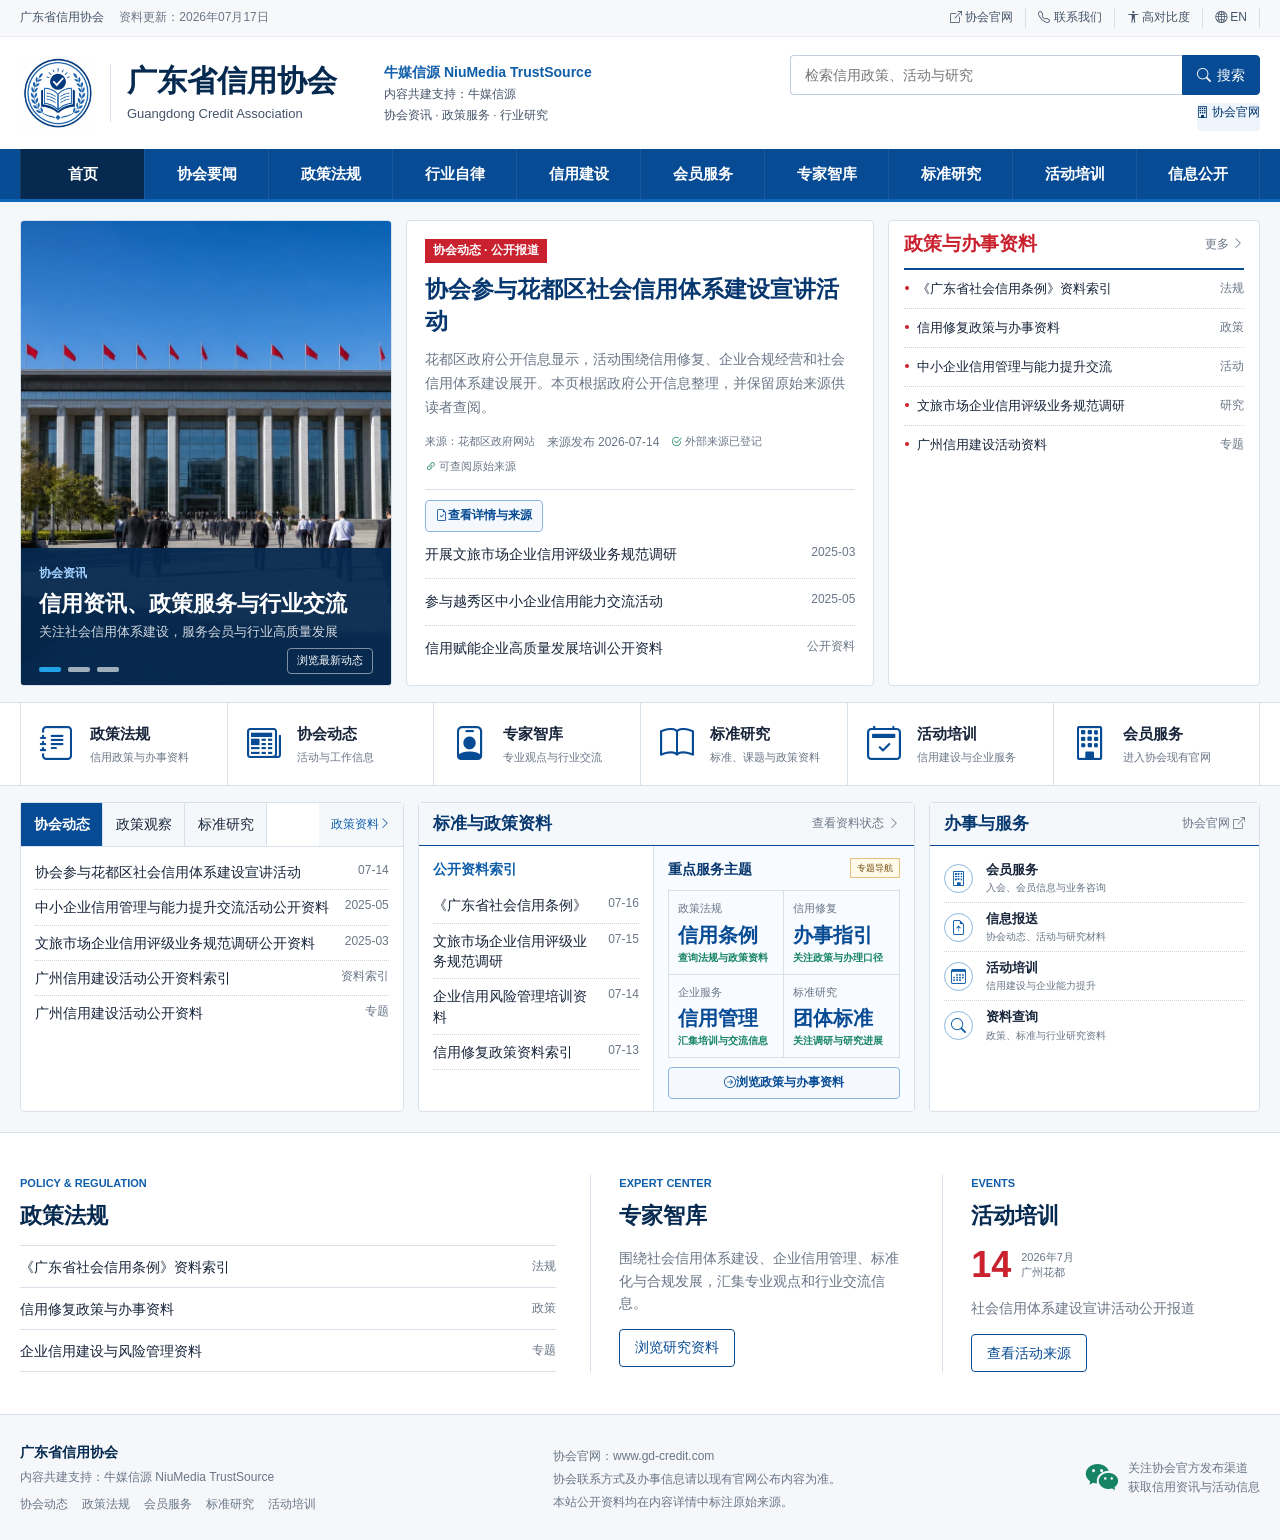
==== index.html @ 200ad429 "Deploy Guangdong Credit Association portal" ====
<!doctype html>
<html lang="zh-CN" data-site-mode="preview">
<head>
  <meta charset="utf-8">
  <meta name="viewport" content="width=device-width, initial-scale=1">
  <title>广东省信用协会 | 信用资讯、政策服务与行业交流</title>
  <meta name="description" content="广东省信用协会资讯门户，汇集协会动态、政策法规、信用建设、行业自律、标准研究、活动培训与会员服务信息。">
  <meta name="keywords" content="广东省信用协会,信用广东,社会信用体系,信用修复,信用资讯,会员服务,团体标准,牛媒信源">
  <meta name="robots" content="noindex,nofollow,noarchive">
  <link rel="manifest" href="site.webmanifest">
  <link rel="stylesheet" href="assets/icons/bootstrap-icons.min.css">
  <link rel="stylesheet" href="styles.css?v=2026071705">
  <meta name="theme-color" content="#073b78">
  <meta property="og:type" content="website">
  <meta property="og:locale" content="zh_CN">
  <meta property="og:title" content="广东省信用协会">
  <meta property="og:description" content="汇集广东信用领域协会动态、政策法规、标准研究、活动培训与会员服务信息。">
  <meta property="og:image" content="assets/association-feature-building.webp">
  <script type="application/ld+json">
  {
    "@context": "https://schema.org",
    "@graph": [
      {
        "@type": "Organization",
        "@id": "#guangdong-credit-association-project",
        "name": "广东省信用协会",
        "url": "https://www.gd-credit.com/",
        "description": "广东省信用协会"
      },
      {
        "@type": "WebSite",
        "@id": "#trusted-news-center-project",
        "name": "广东省信用协会",
        "inLanguage": "zh-CN",
        "creativeWorkStatus": "Draft",
        "isAccessibleForFree": true,
        "publisher": { "@id": "#guangdong-credit-association-project" }
      },
      {
        "@type": "CollectionPage",
        "@id": "#home-draft",
        "name": "广东省信用协会首页",
        "isPartOf": { "@id": "#trusted-news-center-project" },
        "about": ["信用建设", "政策法规", "信用修复", "行业自律", "会员服务", "专家智库", "标准研究"],
        "creativeWorkStatus": "Draft",
        "dateModified": "2026-07-17"
      }
    ]
  }
  </script>
</head>
<body>
  <a class="skip-link" href="#main-content">跳到主要内容</a>

  <header class="site-header" id="top">
    <div class="utility-bar">
      <div class="container utility-inner">
        <p>广东省信用协会 <time datetime="2026-07-17">资料更新：2026年07月17日</time></p>
        <nav aria-label="辅助导航">
          <a href="https://www.gd-credit.com/" target="_blank" rel="noopener"><i class="bi bi-box-arrow-up-right" aria-hidden="true"></i> 协会官网</a>
          <a href="#footer"><i class="bi bi-telephone" aria-hidden="true"></i> 联系我们</a>
          <button type="button" id="contrastToggle" aria-pressed="false"><i class="bi bi-universal-access" aria-hidden="true"></i> 高对比度</button>
          <button type="button" data-service="英文版"><i class="bi bi-globe2" aria-hidden="true"></i> EN</button>
        </nav>
      </div>
    </div>

    <div class="container brand-row">
      <a class="brand" href="#top" aria-label="广东省信用协会可信资讯中心首页">
        <img src="assets/association-trust-emblem.webp" alt="广东省信用协会" width="76" height="76">
        <span class="brand-copy">
          <strong>广东省信用协会</strong>
          <small>Guangdong Credit Association</small>
        </span>
      </a>

      <div class="co-build">
        <strong>牛媒信源 NiuMedia TrustSource</strong>
        <span>内容共建支持：牛媒信源</span>
        <span>协会资讯 · 政策服务 · 行业研究</span>
      </div>

      <div class="header-actions">
        <form class="global-search" id="globalSearch" role="search">
          <label class="sr-only" for="globalSearchInput">站内搜索</label>
          <input id="globalSearchInput" type="search" placeholder="检索信用政策、活动与研究" autocomplete="off">
          <button type="submit"><i class="bi bi-search" aria-hidden="true"></i><span>搜索</span></button>
        </form>
        <div class="account-links">
          <a class="member-button" href="https://www.gd-credit.com/" target="_blank" rel="noopener"><i class="bi bi-building" aria-hidden="true"></i> 协会官网</a>
        </div>
      </div>

      <button class="menu-button" type="button" aria-expanded="false" aria-controls="primaryNav">
        <i class="bi bi-list" aria-hidden="true"></i><span class="sr-only">打开导航</span>
      </button>
    </div>

    <nav class="primary-nav" id="primaryNav" aria-label="主导航">
      <div class="container nav-list">
        <a class="active" href="#main-content">首页</a>
        <a href="#association-news">协会要闻</a>
        <a href="#notices">政策法规</a>
        <a href="#rules">行业自律</a>
        <a href="#data-center">信用建设</a>
        <a href="#member-services">会员服务</a>
        <a href="#expert-center">专家智库</a>
        <a href="#research">标准研究</a>
        <a href="#events">活动培训</a>
        <a href="#trust-standard">信息公开</a>
      </div>
    </nav></header>

  <main id="main-content">
    <section class="portal-section" aria-label="信用资讯与政策索引">
      <div class="container portal-grid">
        <article class="feature-story searchable" data-search="广东省信用协会 信用资讯 政策服务 行业交流 会员服务">
          <img src="assets/association-feature-building.webp" alt="广东省信用协会资讯门户主题图" width="1440" height="960" decoding="async">
          <div class="feature-caption" aria-live="polite">
            <span>协会资讯</span>
            <h1 id="featureTitle">信用资讯、政策服务与行业交流</h1>
            <p id="featureSummary">关注社会信用体系建设，服务会员与行业高质量发展</p>
            <a class="caption-record-button" href="#association-news">浏览最新动态</a>
          </div>
          <div class="feature-dots" role="group" aria-label="切换焦点资讯">
            <button class="active" type="button" data-slide="0" aria-label="第1条焦点资讯" aria-pressed="true"></button>
            <button type="button" data-slide="1" aria-label="第2条焦点资讯" aria-pressed="false"></button>
            <button type="button" data-slide="2" aria-label="第3条焦点资讯" aria-pressed="false"></button>
          </div>
        </article>

        <section class="lead-news" id="association-news" aria-labelledby="leadNewsTitle">
          <article class="lead-item searchable" data-search="花都 社会信用体系 信用修复 宣讲 广东省信用协会 公开资料">
            <span class="official-label">协会动态 · 公开报道</span>
            <h2 id="leadNewsTitle">协会参与花都区社会信用体系建设宣讲活动</h2>
            <p>花都区政府公开信息显示，活动围绕信用修复、企业合规经营和社会信用体系建设展开。本页根据政府公开信息整理，并保留原始来源供读者查阅。</p>
            <div class="trust-meta">
              <span>来源：花都区政府网站</span>
              <time datetime="2026-07-14">来源发布 2026-07-14</time>
              <span><i class="bi bi-check2-circle" aria-hidden="true"></i> 外部来源已登记</span>
              <span><i class="bi bi-link-45deg" aria-hidden="true"></i> 可查阅原始来源</span>
            </div>
            <button class="record-button" type="button" data-record="huadu-credit-event"><i class="bi bi-file-earmark-check" aria-hidden="true"></i> 查看详情与来源</button>
          </article>
          <ul class="headline-list">
            <li class="searchable" data-search="文化旅游 市场 企业信用 评级 业务规范 团体标准"><button type="button" data-record="culture-tourism-standard">开展文旅市场企业信用评级业务规范调研</button><time datetime="2025-03-21">2025-03</time></li>
            <li class="searchable" data-search="越秀 中小企业 信用管理 信用修复"><button type="button" data-record="yuexiu-credit-exchange">参与越秀区中小企业信用能力交流活动</button><time datetime="2025-05-27">2025-05</time></li>
            <li class="searchable" data-search="白云 企业信用 风险管理 培训"><button type="button" data-record="baiyun-credit-training">信用赋能企业高质量发展培训公开资料</button><time>公开资料</time></li>
          </ul>
        </section>

        <section class="notice-panel" id="notices" aria-labelledby="noticeTitle">
          <div class="panel-heading">
            <h2 id="noticeTitle">政策与办事资料</h2>
            <a href="#research">更多 <i class="bi bi-chevron-right" aria-hidden="true"></i></a>
          </div>
          <ul>
            <li class="searchable" data-search="广东省社会信用条例 法规"><button type="button" data-record="gd-credit-regulation">《广东省社会信用条例》资料索引</button><time datetime="2021-06-01">法规</time></li>
            <li class="searchable" data-search="信用修复 管理办法 政策"><button type="button" data-record="credit-repair-policy">信用修复政策与办事资料</button><time>政策</time></li>
            <li class="searchable" data-search="越秀 中小企业 信用管理"><button type="button" data-record="yuexiu-credit-exchange">中小企业信用管理与能力提升交流</button><time datetime="2025-05-27">活动</time></li>
            <li class="searchable" data-search="文旅 企业信用 评级 标准"><button type="button" data-record="culture-tourism-standard">文旅市场企业信用评级业务规范调研</button><time datetime="2025-03-21">研究</time></li>
            <li class="searchable" data-search="广州 企业信用 风险管理"><button type="button" data-record="guangzhou-credit-event">广州信用建设活动资料</button><time>专题</time></li>
          </ul>
        </section>
      </div>
    </section>

    <section class="quick-service-section" id="member-services" aria-label="常用服务">
      <div class="container quick-services">
        <a href="#notices"><i class="bi bi-journal-text" aria-hidden="true"></i><span><strong>政策法规</strong><small>信用政策与办事资料</small></span></a>
        <a href="#association-news"><i class="bi bi-newspaper" aria-hidden="true"></i><span><strong>协会动态</strong><small>活动与工作信息</small></span></a>
        <a href="#expert-center"><i class="bi bi-person-badge" aria-hidden="true"></i><span><strong>专家智库</strong><small>专业观点与行业交流</small></span></a>
        <a href="#research"><i class="bi bi-book" aria-hidden="true"></i><span><strong>标准研究</strong><small>标准、课题与政策资料</small></span></a>
        <a href="#events"><i class="bi bi-calendar2-check" aria-hidden="true"></i><span><strong>活动培训</strong><small>信用建设与企业服务</small></span></a>
        <a href="https://www.gd-credit.com/" target="_blank" rel="noopener"><i class="bi bi-building" aria-hidden="true"></i><span><strong>会员服务</strong><small>进入协会现有官网</small></span></a>
      </div>
    </section>

    <section class="information-section" id="latest-news">
      <div class="container information-grid">
        <section class="news-board" aria-labelledby="newsBoardHeading">
          <h2 class="sr-only" id="newsBoardHeading">资讯栏目</h2>
          <div class="board-tabs" role="tablist" aria-label="资讯栏目">
            <button class="active" id="newsTabAssociation" type="button" role="tab" aria-selected="true" aria-controls="newsPanelAssociation" tabindex="0" data-news-tab="association">协会动态</button>
            <button id="newsTabIndustry" type="button" role="tab" aria-selected="false" aria-controls="newsPanelIndustry" tabindex="-1" data-news-tab="industry">政策观察</button>
            <button id="newsTabMember" type="button" role="tab" aria-selected="false" aria-controls="newsPanelMember" tabindex="-1" data-news-tab="member">标准研究</button>
            <a href="#notices">政策资料 <i class="bi bi-chevron-right" aria-hidden="true"></i></a>
          </div>
          <div class="news-rows" id="news-rows">
            <ul id="newsPanelAssociation" role="tabpanel" aria-labelledby="newsTabAssociation" tabindex="0" data-news-panel="association">
              <li class="searchable" data-search="花都 信用 修复 宣讲"><button type="button" data-record="huadu-credit-event">协会参与花都区社会信用体系建设宣讲活动</button><time datetime="2026-07-14">07-14</time></li>
              <li class="searchable" data-search="越秀 中小企业 信用 管理"><button type="button" data-record="yuexiu-credit-exchange">中小企业信用管理与能力提升交流活动公开资料</button><time datetime="2025-05-27">2025-05</time></li>
              <li class="searchable" data-search="文旅 市场 企业 信用 评级 标准"><button type="button" data-record="culture-tourism-standard">文旅市场企业信用评级业务规范调研公开资料</button><time datetime="2025-03-21">2025-03</time></li>
              <li class="searchable" data-search="广州 诚信 兴商 企业 信用"><button type="button" data-record="guangzhou-credit-event">广州信用建设活动公开资料索引</button><time>资料索引</time></li>
              <li class="searchable" data-search="广州 信用建设 企业信用"><button type="button" data-record="guangzhou-credit-event">广州信用建设活动公开资料</button><time>专题</time></li>
            </ul>
            <ul id="newsPanelIndustry" role="tabpanel" aria-labelledby="newsTabIndustry" tabindex="0" data-news-panel="industry" hidden>
              <li class="searchable" data-search="广东省社会信用条例"><button type="button" data-record="gd-credit-regulation">《广东省社会信用条例》资料索引</button><time>法规</time></li>
              <li class="searchable" data-search="信用修复 政策"><button type="button" data-record="credit-repair-policy">信用修复政策与办事资料</button><time>政策</time></li>
              <li class="searchable" data-search="企业信用 风险管理"><button type="button" data-record="baiyun-credit-training">企业信用风险管理培训公开资料</button><time>培训</time></li>
              <li class="searchable" data-search="广州 信用建设"><button type="button" data-record="guangzhou-credit-event">广州信用建设活动资料</button><time>专题</time></li>
            </ul>
            <ul id="newsPanelMember" role="tabpanel" aria-labelledby="newsTabMember" tabindex="0" data-news-panel="member" hidden>
              <li class="searchable" data-search="文旅 信用 评级 标准"><button type="button" data-record="culture-tourism-standard">文旅市场企业信用评级业务规范调研</button><time>标准</time></li>
              <li class="searchable" data-search="越秀 中小企业 信用管理"><button type="button" data-record="yuexiu-credit-exchange">中小企业信用管理与能力提升交流</button><time>活动</time></li>
              <li class="searchable" data-search="社会信用体系 宣讲"><button type="button" data-record="huadu-credit-event">社会信用体系建设宣讲活动</button><time>活动</time></li>
              <li class="searchable" data-search="企业信用 培训"><button type="button" data-record="baiyun-credit-training">信用赋能企业高质量发展培训</button><time>培训</time></li>
            </ul>
          </div>
        </section>

        <section class="research-board" id="research" aria-labelledby="researchTitle">
          <div class="panel-heading compact-heading">
            <h2 id="researchTitle">标准与政策资料</h2>
            <a href="#data-center">查看资料状态 <i class="bi bi-chevron-right" aria-hidden="true"></i></a>
          </div>
          <div class="research-content">
            <div class="research-list">
              <strong>公开资料索引</strong>
              <button class="searchable" data-search="行业运行 分析 报告" type="button" data-record="research-report">《广东省社会信用条例》 <time datetime="2026-07-16">07-16</time></button>
              <button class="searchable" data-search="全球 行业 对标 研究" type="button" data-record="benchmark-report">文旅市场企业信用评级业务规范调研 <time datetime="2026-07-15">07-15</time></button>
              <button class="searchable" data-search="技术 应用 影响" type="button" data-record="technology-report">企业信用风险管理培训资料 <time datetime="2026-07-14">07-14</time></button>
              <button class="searchable" data-search="细分领域 白皮书" type="button" data-record="whitepaper">信用修复政策资料索引 <time datetime="2026-07-13">07-13</time></button>
            </div>
            <div class="data-snapshot" id="data-center">
              <div class="data-title-row">
                <strong>重点服务主题</strong>
                <span>专题导航</span>
              </div>
              <dl aria-label="重点服务主题">
                <div><dt>政策法规</dt><dd>信用条例 <span>查询法规与政策资料</span></dd></div>
                <div><dt>信用修复</dt><dd>办事指引 <span>关注政策与办理口径</span></dd></div>
                <div><dt>企业服务</dt><dd>信用管理 <span>汇集培训与交流信息</span></dd></div>
                <div><dt>标准研究</dt><dd>团体标准 <span>关注调研与研究进展</span></dd></div>
              </dl>
              <a class="record-button compact-record-button" href="#notices"><i class="bi bi-arrow-right-circle" aria-hidden="true"></i> 浏览政策与办事资料</a>
            </div>
          </div>
        </section>

        <aside class="trust-board" id="trust-standard" aria-labelledby="trustTitle">
          <div class="panel-heading compact-heading">
            <h2 id="trustTitle">办事与服务</h2>
            <a href="https://www.gd-credit.com/" target="_blank" rel="noopener">协会官网 <i class="bi bi-box-arrow-up-right" aria-hidden="true"></i></a>
          </div>
          <ul>
            <li><i class="bi bi-building" aria-hidden="true"></i><span><strong>会员服务</strong><small>入会、会员信息与业务咨询</small></span></li>
            <li><i class="bi bi-file-earmark-arrow-up" aria-hidden="true"></i><span><strong>信息报送</strong><small>协会动态、活动与研究材料</small></span></li>
            <li><i class="bi bi-calendar3" aria-hidden="true"></i><span><strong>活动培训</strong><small>信用建设与企业能力提升</small></span></li>
            <li><i class="bi bi-search" aria-hidden="true"></i><span><strong>资料查询</strong><small>政策、标准与行业研究资料</small></span></li>
          </ul>
        </aside>
      </div>
    </section>

    <section class="resource-section" aria-label="政策、专家与活动">
      <div class="container resource-grid">
        <section id="rules">
          <p class="section-kicker">Policy &amp; Regulation</p>
          <h2>政策法规</h2>
          <div class="link-rows">
            <button type="button" data-record="gd-credit-regulation"><span>《广东省社会信用条例》资料索引</span><time>法规</time></button>
            <button type="button" data-record="credit-repair-policy"><span>信用修复政策与办事资料</span><time>政策</time></button>
            <button type="button" data-record="guangzhou-credit-event"><span>企业信用建设与风险管理资料</span><time>专题</time></button>
          </div>
        </section>
        <section id="expert-center">
          <p class="section-kicker">Expert Center</p>
          <h2>专家智库</h2>
          <p>围绕社会信用体系建设、企业信用管理、标准化与合规发展，汇集专业观点和行业交流信息。</p>
          <a class="outline-button" href="#research">浏览研究资料</a>
        </section>
        <section id="events">
          <p class="section-kicker">Events</p>
          <h2>活动培训</h2>
          <div class="event-date"><strong>14</strong><span>2026年7月<br>广州花都</span></div>
          <p>社会信用体系建设宣讲活动公开报道</p>
          <button class="outline-button" type="button" data-record="huadu-credit-event">查看活动来源</button>
        </section>
      </div>
    </section></main>

  <footer class="site-footer" id="footer">
    <div class="container footer-grid">
      <div>
        <strong>广东省信用协会</strong>
        <p>内容共建支持：牛媒信源 NiuMedia TrustSource</p>
        <nav aria-label="页脚导航">
          <a href="#association-news">协会动态</a>
          <a href="#notices">政策法规</a>
          <a href="#member-services">会员服务</a>
          <a href="#research">标准研究</a>
          <a href="#events">活动培训</a>
        </nav>
      </div>
      <div class="contact-block">
        <p>协会官网：<a href="https://www.gd-credit.com/" target="_blank" rel="noopener">www.gd-credit.com</a></p>
        <p>协会联系方式及办事信息请以现有官网公布内容为准。</p>
        <p>本站公开资料均在内容详情中标注原始来源。</p>
      </div>
      <div class="wechat-block">
        <i class="bi bi-wechat" aria-hidden="true"></i>
        <span>关注协会官方发布渠道<br>获取信用资讯与活动信息</span>
      </div>
    </div>
  </footer>

  <dialog class="service-dialog" id="serviceDialog" aria-labelledby="serviceDialogTitle" aria-describedby="serviceDialogText">
    <button class="dialog-close" id="dialogClose" type="button" aria-label="关闭"><i class="bi bi-x-lg" aria-hidden="true"></i></button>
    <span class="dialog-icon"><i class="bi bi-diagram-3" aria-hidden="true"></i></span>
    <p class="dialog-eyebrow">Service Notice</p>
    <h2 id="serviceDialogTitle">会员系统</h2>
    <p id="serviceDialogText">该服务暂未在本页面开放，请通过协会现有官网查询。</p>
    <div class="dialog-status warning-status"><i class="bi bi-exclamation-circle" aria-hidden="true"></i> 本页面不会收集或提交个人信息</div>
    <button class="primary-button" id="dialogConfirm" type="button">关闭</button>
  </dialog>

  <dialog class="record-dialog" id="recordDialog" aria-labelledby="recordDialogTitle" aria-describedby="recordDialogSummary">
    <button class="dialog-close" id="recordDialogClose" type="button" aria-label="关闭"><i class="bi bi-x-lg" aria-hidden="true"></i></button>
    <p class="section-kicker">Source Information</p>
    <h2 id="recordDialogTitle">资料说明</h2>
    <p id="recordDialogSummary">本页根据公开资料整理，并保留原始来源供查阅。</p>
    <dl class="record-grid">
      <div><dt>资料性质</dt><dd id="recordStatus">公开资料</dd></div>
      <div><dt>内容整理</dt><dd id="recordPublisher">广东省信用协会资讯页面</dd></div>
      <div><dt>原始来源</dt><dd><a id="recordSourceLink" href="#" target="_blank" rel="noopener">查看来源</a></dd></div>
      <div><dt>审核状态</dt><dd id="recordReview">待配置</dd></div>
      <div><dt>资料时间</dt><dd id="recordVersion">以原始来源为准</dd></div>
      <div><dt>使用说明</dt><dd id="recordBoundary">引用时请优先使用原始来源</dd></div>
    </dl>
    <p class="record-note"><i class="bi bi-info-circle" aria-hidden="true"></i> 如需转载或引用，请核对原始来源中的时间、主体和完整表述。</p>
    <button class="primary-button" id="recordDialogConfirm" type="button">关闭</button>
  </dialog>

  <dialog class="search-dialog" id="searchDialog" aria-labelledby="searchDialogTitle" aria-describedby="searchSummary">
    <button class="dialog-close" id="searchDialogClose" type="button" aria-label="关闭"><i class="bi bi-x-lg" aria-hidden="true"></i></button>
    <p class="section-kicker">Site Search</p>
    <h2 id="searchDialogTitle">站内搜索</h2>
    <p id="searchSummary" role="status" aria-live="polite"></p>
    <ul id="searchResults"></ul>
  </dialog>

  <script src="app.js?v=2026071704"></script>
</body>
</html>
---- styles.css ----
:root {
  --navy-950: #05294f;
  --navy-900: #06376f;
  --navy-800: #074b94;
  --blue-700: #0f5eaa;
  --blue-100: #eaf2fb;
  --ink: #17243a;
  --ink-soft: #45546a;
  --muted: #6a7687;
  --line: #d8e0ea;
  --line-strong: #c4cfdd;
  --surface: #ffffff;
  --surface-soft: #f5f8fb;
  --surface-blue: #edf4fb;
  --red: #c9212e;
  --green: #168464;
  --amber: #9b6424;
  --radius: 4px;
  --shadow: 0 8px 24px rgba(26, 55, 91, .08);
}

* {
  box-sizing: border-box;
}

html {
  scroll-behavior: smooth;
}

body {
  margin: 0;
  color: var(--ink);
  background: var(--surface);
  font-family: "Noto Sans CJK SC", "Source Han Sans SC", "PingFang SC", "Microsoft YaHei", Arial, sans-serif;
  font-size: 14px;
  line-height: 1.6;
  letter-spacing: 0;
}

body.menu-open {
  overflow: hidden;
}

body.high-contrast {
  --navy-950: #001d3b;
  --navy-900: #002f62;
  --ink: #000000;
  --ink-soft: #1f1f1f;
  --muted: #333333;
  --line: #7d8793;
  --surface-soft: #ffffff;
}

a {
  color: inherit;
  text-decoration: none;
}

button,
input {
  font: inherit;
}

button {
  color: inherit;
}

img {
  display: block;
  max-width: 100%;
}

h1,
h2,
h3,
p {
  overflow-wrap: anywhere;
}

.container {
  width: min(1350px, calc(100% - 40px));
  margin: 0 auto;
}

.sr-only {
  position: absolute;
  width: 1px;
  height: 1px;
  padding: 0;
  margin: -1px;
  overflow: hidden;
  clip: rect(0, 0, 0, 0);
  white-space: nowrap;
  border: 0;
}

.skip-link {
  position: fixed;
  top: 8px;
  left: 8px;
  z-index: 200;
  padding: 9px 14px;
  color: #fff;
  background: var(--navy-950);
  transform: translateY(-160%);
}

.skip-link:focus {
  transform: translateY(0);
}

.site-header {
  position: relative;
  z-index: 80;
  background: #fff;
}

:focus-visible {
  outline: 3px solid #f0a829;
  outline-offset: 2px;
}

.utility-bar {
  min-height: 36px;
  border-bottom: 1px solid #e7ebf0;
  background: #f7f8fa;
  color: var(--ink-soft);
  font-size: 12px;
}

.utility-inner {
  min-height: 36px;
  display: flex;
  align-items: center;
  justify-content: space-between;
  gap: 20px;
}

.utility-inner p {
  margin: 0;
}

.utility-inner time {
  margin-left: 12px;
}

.utility-inner nav {
  display: flex;
  align-items: center;
}

.utility-inner nav a,
.utility-inner nav button {
  padding: 0 12px;
  border: 0;
  border-right: 1px solid #d8dde5;
  background: transparent;
  cursor: pointer;
}

.utility-inner nav a:last-child {
  border-right: 0;
}

.brand-row {
  min-height: 112px;
  display: grid;
  grid-template-columns: auto minmax(230px, 1fr) minmax(360px, 470px);
  gap: 24px;
  align-items: center;
}

.brand {
  display: flex;
  align-items: center;
  min-width: 340px;
  gap: 14px;
}

.brand img {
  width: 76px;
  height: 76px;
  object-fit: contain;
}

.brand-copy {
  display: block;
  padding-left: 16px;
  border-left: 1px solid var(--line);
}

.brand-copy strong,
.brand-copy small {
  display: block;
  line-height: 1.15;
}

.brand-copy strong {
  color: var(--navy-950);
  font-family: "Noto Serif CJK SC", "Source Han Serif SC", "SimSun", serif;
  font-size: 30px;
  font-weight: 800;
}

.brand-copy small {
  margin-top: 8px;
  color: var(--ink-soft);
  font-size: 13px;
}

.co-build {
  display: grid;
  align-content: center;
  gap: 2px;
  color: var(--ink-soft);
  font-size: 12px;
}

.co-build strong {
  color: var(--blue-700);
  font-size: 14px;
}

.header-actions {
  display: grid;
  gap: 8px;
}

.global-search {
  height: 40px;
  display: grid;
  grid-template-columns: minmax(0, 1fr) 78px;
}

.global-search input {
  min-width: 0;
  padding: 0 14px;
  border: 1px solid var(--line-strong);
  border-right: 0;
  border-radius: var(--radius) 0 0 var(--radius);
  outline: 0;
}

.global-search input:focus {
  border-color: var(--blue-700);
  box-shadow: inset 0 0 0 1px var(--blue-700);
}

.global-search button {
  border: 1px solid var(--navy-800);
  border-radius: 0 var(--radius) var(--radius) 0;
  color: #fff;
  background: var(--navy-800);
  cursor: pointer;
}

.global-search button i {
  margin-right: 6px;
}

.account-links {
  display: flex;
  justify-content: flex-end;
  align-items: center;
  gap: 0;
  font-size: 12px;
}

.account-links button {
  padding: 0 10px;
  border: 0;
  border-right: 1px solid var(--line);
  background: transparent;
  cursor: pointer;
}

.account-links button:last-child {
  border-right: 0;
}

.account-links .member-button {
  min-height: 28px;
  border-radius: var(--radius);
  background: var(--surface-blue);
  color: var(--navy-900);
}

.menu-button {
  display: none;
  width: 42px;
  height: 42px;
  border: 1px solid var(--line);
  border-radius: var(--radius);
  background: #fff;
  font-size: 24px;
  cursor: pointer;
}

.primary-nav {
  color: #fff;
  background: var(--navy-800);
  border-bottom: 3px solid #0b67b8;
}

.nav-list {
  min-height: 50px;
  display: grid;
  grid-template-columns: repeat(10, minmax(0, 1fr));
  align-items: stretch;
}

.nav-list a {
  min-height: 50px;
  display: flex;
  align-items: center;
  justify-content: center;
  padding: 0 8px;
  border-left: 1px solid rgba(255, 255, 255, .08);
  font-size: 15px;
  font-weight: 700;
  white-space: nowrap;
}

.nav-list a:last-child {
  border-right: 1px solid rgba(255, 255, 255, .08);
}

.nav-list a:hover,
.nav-list a:focus-visible,
.nav-list a.active {
  background: var(--navy-950);
}

.portal-section {
  padding: 18px 0 16px;
  background: var(--surface-soft);
}

.portal-grid {
  display: grid;
  grid-template-columns: minmax(0, .92fr) minmax(0, 1.16fr) minmax(300px, .92fr);
  gap: 14px;
  align-items: stretch;
}

.feature-story,
.lead-news,
.notice-panel,
.news-board,
.research-board,
.trust-board {
  border: 1px solid var(--line);
  border-radius: var(--radius);
  background: var(--surface);
}

.feature-story {
  position: relative;
  min-height: 338px;
  overflow: hidden;
}

.feature-story > img {
  width: 100%;
  height: 100%;
  min-height: 338px;
  object-fit: cover;
  object-position: center;
}

.feature-caption {
  position: absolute;
  right: 0;
  bottom: 0;
  left: 0;
  padding: 16px 18px 34px;
  color: #fff;
  background: rgba(5, 41, 79, .92);
}

.feature-caption span {
  display: block;
  margin-bottom: 5px;
  color: #9fd0ff;
  font-size: 12px;
  font-weight: 700;
}

.feature-caption h1 {
  margin: 0;
  font-size: 22px;
  line-height: 1.35;
}

.feature-caption p {
  margin: 4px 0 0;
  color: rgba(255, 255, 255, .82);
  font-size: 13px;
}

.feature-dots {
  position: absolute;
  bottom: 13px;
  left: 18px;
  z-index: 2;
  display: flex;
  gap: 7px;
}

.feature-dots button {
  width: 22px;
  height: 5px;
  padding: 0;
  border: 0;
  border-radius: 2px;
  background: rgba(255, 255, 255, .62);
  cursor: pointer;
}

.feature-dots button.active {
  background: #21a1e8;
}

.lead-news {
  padding: 17px 18px 12px;
}

.official-label {
  display: inline-flex;
  align-items: center;
  min-height: 24px;
  padding: 0 8px;
  color: #fff;
  background: var(--red);
  font-size: 12px;
  font-weight: 700;
}

.lead-item h2 {
  margin: 11px 0 0;
  color: var(--navy-900);
  font-family: "Noto Serif CJK SC", "Source Han Serif SC", "SimSun", serif;
  font-size: 23px;
  line-height: 1.42;
}

.lead-item > p {
  margin: 9px 0 0;
  color: var(--muted);
  line-height: 1.7;
}

.trust-meta {
  display: flex;
  flex-wrap: wrap;
  gap: 6px 12px;
  margin-top: 14px;
  padding-bottom: 13px;
  border-bottom: 1px solid var(--line);
  color: var(--muted);
  font-size: 11px;
}

.trust-meta i {
  color: var(--green);
}

.headline-list,
.notice-panel ul,
.news-rows ul,
.trust-board ul {
  margin: 0;
  padding: 0;
  list-style: none;
}

.headline-list li,
.notice-panel li,
.news-rows li {
  display: grid;
  grid-template-columns: minmax(0, 1fr) auto;
  gap: 12px;
  align-items: start;
  border-bottom: 1px dotted #ccd4df;
}

.headline-list li {
  min-height: 47px;
  padding: 11px 0;
  font-size: 14px;
}

.headline-list li:last-child,
.notice-panel li:last-child,
.news-rows li:last-child {
  border-bottom: 0;
}

.headline-list a:hover,
.notice-panel a:hover,
.news-rows a:hover,
.research-list a:hover,
.link-rows a:hover {
  color: var(--blue-700);
}

time {
  color: var(--muted);
  font-size: 12px;
  white-space: nowrap;
}

.notice-panel {
  padding: 0 15px 8px;
}

.panel-heading {
  min-height: 49px;
  display: flex;
  align-items: center;
  justify-content: space-between;
  gap: 12px;
  border-bottom: 2px solid var(--navy-800);
}

.panel-heading h2 {
  margin: 0;
  color: var(--navy-900);
  font-size: 19px;
}

.notice-panel .panel-heading h2 {
  color: var(--red);
}

.panel-heading a {
  color: var(--muted);
  font-size: 12px;
}

.notice-panel li {
  position: relative;
  min-height: 39px;
  padding: 9px 0 8px 13px;
  font-size: 13px;
  line-height: 1.5;
}

.notice-panel li::before {
  content: "";
  position: absolute;
  top: 16px;
  left: 1px;
  width: 4px;
  height: 4px;
  border-radius: 50%;
  background: var(--red);
}

.quick-service-section {
  border-top: 1px solid var(--line);
  border-bottom: 1px solid var(--line);
  background: #fff;
}

.quick-services {
  display: grid;
  grid-template-columns: repeat(6, minmax(0, 1fr));
}

.quick-services > a,
.quick-services > button {
  min-height: 82px;
  display: grid;
  grid-template-columns: 44px minmax(0, 1fr);
  gap: 11px;
  align-items: center;
  padding: 11px 14px;
  border: 0;
  border-left: 1px solid var(--line);
  background: #fff;
  color: var(--ink);
  text-decoration: none;
  text-align: left;
  cursor: pointer;
}

.quick-services > :last-child {
  border-right: 1px solid var(--line);
}

.quick-services > a:hover,
.quick-services > a:focus-visible,
.quick-services > button:hover,
.quick-services > button:focus-visible {
  background: var(--surface-blue);
}

.quick-services > a > i,
.quick-services > button > i {
  color: var(--navy-800);
  font-size: 34px;
  text-align: center;
}

.quick-services strong,
.quick-services small {
  display: block;
}

.quick-services strong {
  font-size: 15px;
}

.quick-services small {
  margin-top: 3px;
  color: var(--muted);
  font-size: 11px;
}

.information-section {
  padding: 16px 0 20px;
  background: var(--surface-soft);
}

.information-grid {
  display: grid;
  grid-template-columns: minmax(0, .95fr) minmax(0, 1.23fr) minmax(260px, .82fr);
  gap: 14px;
}

.board-tabs {
  min-height: 43px;
  display: flex;
  align-items: stretch;
  border-bottom: 1px solid var(--line);
}

.board-tabs button,
.board-tabs a {
  min-width: 82px;
  min-height: 43px;
  display: inline-flex;
  align-items: center;
  justify-content: center;
  padding: 0 12px;
  border: 0;
  border-right: 1px solid var(--line);
  background: var(--surface-soft);
  cursor: pointer;
}

.board-tabs button.active {
  color: #fff;
  background: var(--navy-800);
  font-weight: 700;
}

.board-tabs a {
  min-width: auto;
  margin-left: auto;
  border-right: 0;
  color: var(--blue-700);
  font-size: 12px;
}

.news-rows {
  padding: 8px 14px 11px;
}

.news-rows li {
  min-height: 34px;
  padding: 7px 0;
  line-height: 1.45;
}

.compact-heading {
  min-height: 43px;
  padding: 0 14px;
  border-bottom-width: 1px;
  background: var(--surface-soft);
}

.compact-heading h2 {
  font-size: 17px;
}

.research-content {
  display: grid;
  grid-template-columns: minmax(0, .95fr) minmax(230px, 1.05fr);
  min-height: 222px;
}

.research-list {
  display: grid;
  align-content: start;
  gap: 0;
  padding: 12px 14px;
  border-right: 1px solid var(--line);
}

.research-list > strong {
  padding-bottom: 8px;
  color: var(--blue-700);
}

.research-list a {
  display: grid;
  grid-template-columns: minmax(0, 1fr) auto;
  gap: 8px;
  min-height: 35px;
  align-items: start;
  padding: 7px 0;
  border-bottom: 1px dotted #ccd4df;
  line-height: 1.45;
}

.data-snapshot {
  padding: 12px 14px;
  background: #f8fbff;
}

.data-snapshot > strong {
  display: block;
  color: var(--navy-900);
}

.data-snapshot dl {
  display: grid;
  grid-template-columns: repeat(2, minmax(0, 1fr));
  gap: 0;
  margin: 10px 0 0;
  border-top: 1px solid var(--line);
  border-left: 1px solid var(--line);
}

.data-snapshot dl div {
  min-height: 78px;
  padding: 9px;
  border-right: 1px solid var(--line);
  border-bottom: 1px solid var(--line);
}

.data-snapshot dt {
  color: var(--muted);
  font-size: 11px;
}

.data-snapshot dd {
  margin: 5px 0 0;
  color: var(--navy-800);
  font-size: 20px;
  font-weight: 800;
  line-height: 1.25;
}

.data-snapshot dd span {
  display: block;
  margin-top: 4px;
  color: var(--green);
  font-size: 10px;
  font-weight: 600;
}

.trust-board ul {
  padding: 8px 14px 10px;
}

.trust-board li {
  min-height: 49px;
  display: grid;
  grid-template-columns: 34px minmax(0, 1fr);
  gap: 8px;
  align-items: center;
  border-bottom: 1px dotted #ccd4df;
}

.trust-board li:last-child {
  border-bottom: 0;
}

.trust-board li > i {
  width: 29px;
  height: 29px;
  display: grid;
  place-items: center;
  border: 1px solid #8bb6df;
  border-radius: 50%;
  color: var(--blue-700);
  font-size: 15px;
}

.trust-board strong,
.trust-board small {
  display: block;
}

.trust-board strong {
  font-size: 13px;
}

.trust-board small {
  color: var(--muted);
  font-size: 10px;
}

.resource-section {
  padding: 42px 0;
  border-top: 1px solid var(--line);
}

.resource-grid {
  display: grid;
  grid-template-columns: 1.35fr .8fr .8fr;
  gap: 34px;
}

.resource-grid section {
  min-width: 0;
}

.resource-grid section + section {
  padding-left: 28px;
  border-left: 1px solid var(--line);
}

.section-kicker {
  margin: 0;
  color: var(--blue-700);
  font-size: 11px;
  font-weight: 800;
  text-transform: uppercase;
}

.resource-grid h2,
.trust-explainer h2 {
  margin: 6px 0 0;
  color: var(--navy-950);
  font-size: 22px;
}

.resource-grid p:not(.section-kicker) {
  color: var(--muted);
}

.link-rows {
  display: grid;
  margin-top: 12px;
  border-top: 1px solid var(--line);
}

.link-rows a {
  min-height: 38px;
  display: grid;
  grid-template-columns: minmax(0, 1fr) auto;
  gap: 12px;
  align-items: center;
  border-bottom: 1px solid var(--line);
}

.outline-button,
.primary-button {
  min-height: 38px;
  display: inline-flex;
  align-items: center;
  justify-content: center;
  padding: 0 15px;
  border: 1px solid var(--navy-800);
  border-radius: var(--radius);
  cursor: pointer;
}

.outline-button {
  color: var(--navy-800);
  background: #fff;
}

.primary-button {
  color: #fff;
  background: var(--navy-800);
}

.event-date {
  display: flex;
  align-items: center;
  gap: 10px;
  margin-top: 14px;
}

.event-date strong {
  color: var(--red);
  font-size: 36px;
  line-height: 1;
}

.event-date span {
  color: var(--muted);
  font-size: 11px;
  line-height: 1.4;
}

.trust-explainer {
  padding: 42px 0;
  color: #fff;
  background: var(--navy-950);
}

.trust-explainer-grid {
  display: grid;
  grid-template-columns: minmax(0, .9fr) minmax(0, 1.1fr);
  gap: 56px;
  align-items: start;
}

.trust-explainer .section-kicker {
  color: #9fc9ed;
}

.trust-explainer h2 {
  color: #fff;
  font-size: 28px;
}

.trust-explainer p:not(.section-kicker) {
  color: rgba(255, 255, 255, .74);
}

.trust-explainer dl {
  display: grid;
  grid-template-columns: repeat(2, minmax(0, 1fr));
  gap: 0;
  margin: 0;
  border-top: 1px solid rgba(255, 255, 255, .18);
  border-left: 1px solid rgba(255, 255, 255, .18);
}

.trust-explainer dl div {
  min-height: 82px;
  padding: 13px;
  border-right: 1px solid rgba(255, 255, 255, .18);
  border-bottom: 1px solid rgba(255, 255, 255, .18);
}

.trust-explainer dt {
  font-weight: 800;
}

.trust-explainer dd {
  margin: 5px 0 0;
  color: rgba(255, 255, 255, .68);
  font-size: 12px;
}

.site-footer {
  padding: 26px 0;
  border-top: 1px solid var(--line);
  background: #f5f7fa;
  color: var(--muted);
  font-size: 12px;
}

.footer-grid {
  display: grid;
  grid-template-columns: minmax(0, 1fr) minmax(380px, 1fr) auto;
  gap: 28px;
  align-items: center;
}

.footer-grid strong {
  color: var(--navy-950);
  font-size: 14px;
}

.footer-grid p {
  margin: 4px 0 0;
}

.footer-grid nav {
  display: flex;
  flex-wrap: wrap;
  gap: 14px;
  margin-top: 8px;
}

.footer-grid nav a:hover {
  color: var(--blue-700);
}

.wechat-block {
  display: flex;
  align-items: center;
  gap: 10px;
}

.wechat-block i {
  color: var(--green);
  font-size: 32px;
}

.service-dialog,
.record-dialog,
.search-dialog {
  width: min(620px, calc(100% - 32px));
  border: 1px solid var(--line);
  border-radius: var(--radius);
  padding: 28px;
  color: var(--ink);
  box-shadow: 0 24px 70px rgba(5, 41, 79, .28);
}

.service-dialog::backdrop,
.record-dialog::backdrop,
.search-dialog::backdrop {
  background: rgba(5, 29, 54, .62);
}

.dialog-close {
  position: absolute;
  top: 12px;
  right: 12px;
  width: 36px;
  height: 36px;
  border: 1px solid var(--line);
  border-radius: var(--radius);
  background: #fff;
  cursor: pointer;
}

.dialog-icon {
  width: 48px;
  height: 48px;
  display: grid;
  place-items: center;
  color: #fff;
  background: var(--navy-800);
  font-size: 24px;
}

.service-dialog h2,
.record-dialog h2,
.search-dialog h2 {
  margin: 16px 0 0;
  color: var(--navy-950);
  font-size: 24px;
}

.service-dialog p,
.record-dialog p,
.search-dialog p {
  color: var(--muted);
}

.dialog-status {
  margin: 18px 0;
  padding: 10px 12px;
  border-left: 3px solid var(--green);
  background: #edf7f3;
  color: #126a52;
}

.search-dialog ul {
  display: grid;
  gap: 0;
  margin: 18px 0 0;
  padding: 0;
  list-style: none;
  border-top: 1px solid var(--line);
}

.search-dialog li {
  padding: 12px 0;
  border-bottom: 1px solid var(--line);
}

.search-dialog li a {
  color: var(--navy-900);
  font-weight: 700;
}

.search-empty {
  color: var(--muted);
}


.prototype-banner {
  border-bottom: 1px solid #e2c98b;
  background: #fff8e7;
  color: #62491d;
}

.prototype-banner-inner {
  min-height: 42px;
  display: flex;
  align-items: center;
  justify-content: space-between;
  gap: 18px;
}

.prototype-banner p {
  margin: 0;
  font-size: 12px;
}

.prototype-banner strong {
  margin-right: 8px;
  color: #704b12;
}

.prototype-banner a {
  flex: 0 0 auto;
  color: #704b12;
  font-size: 12px;
  font-weight: 700;
}

.caption-record-button {
  position: absolute;
  right: 18px;
  bottom: 11px;
  min-height: 26px;
  display: inline-flex;
  align-items: center;
  justify-content: center;
  padding: 0 9px;
  border: 1px solid rgba(255, 255, 255, .48);
  border-radius: var(--radius);
  color: #fff;
  background: transparent;
  font-size: 11px;
  cursor: pointer;
}

.feature-caption {
  padding-bottom: 42px;
}

.record-button,
.panel-text-button,
.inverse-button {
  border-radius: var(--radius);
  cursor: pointer;
}

.record-button {
  min-height: 32px;
  display: inline-flex;
  align-items: center;
  justify-content: center;
  margin-top: 10px;
  padding: 0 10px;
  border: 1px solid #8bb6df;
  color: var(--navy-800);
  background: #f5f9fd;
  font-size: 12px;
  font-weight: 700;
}

.compact-record-button {
  width: 100%;
  margin-top: 9px;
}

.panel-text-button {
  padding: 4px 0;
  border: 0;
  color: var(--muted);
  background: transparent;
  font-size: 12px;
}

.inverse-button {
  min-height: 38px;
  margin-top: 12px;
  padding: 0 14px;
  border: 1px solid rgba(255, 255, 255, .5);
  color: #fff;
  background: transparent;
}

.sample-entry > a::before,
.sample-entry > button::before {
  content: "示例";
  display: inline-block;
  margin-right: 6px;
  padding: 0 4px;
  border: 1px solid #d7b96e;
  color: #745111;
  background: #fff9ea;
  font-size: 9px;
  line-height: 17px;
  vertical-align: 1px;
}

.news-rows li > button,
.research-list > button,
.link-rows > button,
.search-dialog li > button {
  padding: 0;
  border: 0;
  color: inherit;
  background: transparent;
  text-align: left;
  cursor: pointer;
}

.news-rows li > button:hover,
.news-rows li > button:focus-visible,
.research-list > button:hover,
.research-list > button:focus-visible,
.link-rows > button:hover,
.link-rows > button:focus-visible,
.panel-text-button:hover,
.caption-record-button:hover {
  color: var(--blue-700);
}

.research-list > button {
  display: grid;
  grid-template-columns: minmax(0, 1fr) auto;
  gap: 8px;
  min-height: 35px;
  align-items: start;
  padding: 7px 0;
  border-bottom: 1px dotted #ccd4df;
  line-height: 1.45;
}

.data-title-row {
  display: flex;
  align-items: flex-start;
  justify-content: space-between;
  gap: 8px;
}

.data-title-row strong {
  color: var(--navy-900);
}

.data-title-row > span {
  padding: 2px 6px;
  border: 1px solid #dfc37e;
  color: #745111;
  background: #fff9ea;
  font-size: 9px;
  white-space: nowrap;
}

.link-rows > button {
  width: 100%;
  min-height: 42px;
  display: grid;
  grid-template-columns: minmax(0, 1fr) auto;
  gap: 12px;
  align-items: center;
  border-bottom: 1px solid var(--line);
}

.dialog-eyebrow {
  margin: 12px 0 -10px;
  color: var(--blue-700) !important;
  font-size: 11px;
  font-weight: 800;
  text-transform: uppercase;
}

.warning-status {
  border-left-color: #b7791f;
  color: #694913;
  background: #fff8e7;
}

.record-grid {
  display: grid;
  grid-template-columns: repeat(2, minmax(0, 1fr));
  margin: 18px 0;
  border-top: 1px solid var(--line);
  border-left: 1px solid var(--line);
}

.record-grid div {
  min-height: 72px;
  padding: 10px 12px;
  border-right: 1px solid var(--line);
  border-bottom: 1px solid var(--line);
}

.record-grid dt {
  color: var(--muted);
  font-size: 11px;
}

.record-grid dd {
  margin: 4px 0 0;
  color: var(--navy-900);
  font-weight: 700;
}

.record-note {
  padding: 10px 12px;
  border-left: 3px solid var(--blue-700);
  background: var(--surface-blue);
  font-size: 12px;
}

.search-dialog li > button {
  color: var(--navy-900);
  font-weight: 700;
}

.deployment-status {
  padding: 38px 0;
  border-top: 1px solid #e3d4aa;
  background: #fffaf0;
}

.deployment-status-grid {
  display: grid;
  grid-template-columns: minmax(260px, .72fr) minmax(0, 1.28fr);
  gap: 42px;
  align-items: start;
}

.deployment-status h2 {
  margin: 6px 0 0;
  color: var(--navy-950);
  font-size: 24px;
}

.deployment-status p:not(.section-kicker) {
  margin-bottom: 0;
  color: var(--muted);
}

.deployment-checklist {
  display: grid;
  grid-template-columns: repeat(2, minmax(0, 1fr));
  margin: 0;
  padding: 0;
  border-top: 1px solid #e0cf9e;
  border-left: 1px solid #e0cf9e;
  list-style: none;
}

.deployment-checklist li {
  min-height: 76px;
  display: grid;
  grid-template-columns: 28px minmax(0, 1fr) auto;
  gap: 9px;
  align-items: center;
  padding: 10px;
  border-right: 1px solid #e0cf9e;
  border-bottom: 1px solid #e0cf9e;
}

.deployment-checklist li > i {
  color: var(--navy-800);
  font-size: 19px;
}

.deployment-checklist strong,
.deployment-checklist small {
  display: block;
}

.deployment-checklist small {
  margin-top: 2px;
  color: var(--muted);
  font-size: 10px;
}

.deployment-checklist em {
  padding: 2px 5px;
  color: #745111;
  background: #f4e6bd;
  font-size: 9px;
  font-style: normal;
  white-space: nowrap;
}

@media (max-width: 1120px) {
  .brand-row {
    grid-template-columns: auto minmax(0, 1fr) 390px;
    gap: 18px;
  }

  .brand {
    min-width: 0;
    grid-column: 1;
    grid-row: 1;
  }

  .brand img {
    width: 64px;
    height: 64px;
  }

  .brand-copy strong {
    font-size: 25px;
  }

  .co-build span {
    display: none;
  }

  .nav-list a {
    font-size: 13px;
  }

  .portal-grid {
    grid-template-columns: minmax(0, .9fr) minmax(0, 1.1fr);
  }

  .notice-panel {
    grid-column: 1 / -1;
  }

  .notice-panel ul {
    display: grid;
    grid-template-columns: repeat(2, minmax(0, 1fr));
    gap: 0 24px;
  }

  .information-grid {
    grid-template-columns: repeat(2, minmax(0, 1fr));
  }

  .trust-board {
    grid-column: 1 / -1;
  }

  .trust-board ul {
    display: grid;
    grid-template-columns: repeat(4, minmax(0, 1fr));
    gap: 12px;
  }

  .trust-board li {
    border-bottom: 0;
  }
}

@media (max-width: 860px) {
  .prototype-banner-inner {
    min-height: 0;
    align-items: flex-start;
    padding: 8px 0;
  }
  .container {
    width: min(100% - 28px, 720px);
  }

  .utility-inner nav a:nth-child(-n+2),
  .utility-inner nav button {
    display: none;
  }

  .brand-row {
    min-height: 0;
    display: grid;
    grid-template-columns: minmax(0, 1fr) auto;
    gap: 12px;
    padding: 10px 0;
  }

  .brand {
    min-width: 0;
  }

  .brand img {
    width: 48px;
    height: 48px;
  }

  .brand-copy {
    padding-left: 10px;
  }

  .brand-copy strong {
    font-size: 20px;
  }

  .brand-copy small,
  .co-build {
    display: none;
  }

  .header-actions {
    width: 100%;
    display: grid;
    grid-column: 1 / -1;
    grid-row: 2;
    gap: 0;
  }

  .global-search {
    height: 38px;
    grid-template-columns: minmax(0, 1fr) 44px;
  }

  .global-search button span {
    display: none;
  }

  .global-search button i {
    margin-right: 0;
  }

  .account-links {
    display: none;
  }

  .menu-button {
    display: inline-grid;
    place-items: center;
    grid-column: 2;
    grid-row: 1;
  }

  .primary-nav {
    display: none;
    position: absolute;
    top: 100%;
    right: 14px;
    left: 14px;
    z-index: 100;
    border: 1px solid #2f6498;
    box-shadow: var(--shadow);
  }

  .primary-nav.open {
    display: block;
  }

  .nav-list {
    width: 100%;
    display: grid;
    grid-template-columns: repeat(2, minmax(0, 1fr));
    padding: 6px;
  }

  .nav-list a {
    justify-content: flex-start;
    min-height: 44px;
    padding: 0 14px;
    border: 0;
    border-bottom: 1px solid rgba(255, 255, 255, .12);
  }

  .portal-grid,
  .information-grid,
  .resource-grid,
  .trust-explainer-grid,
  .deployment-status-grid {
    grid-template-columns: 1fr;
  }

  .notice-panel {
    grid-column: auto;
  }

  .notice-panel ul {
    display: block;
  }

  .quick-services {
    grid-template-columns: repeat(3, minmax(0, 1fr));
  }

  .quick-services > :nth-child(3) {
    border-right: 1px solid var(--line);
  }

  .quick-services > :nth-child(n+4) {
    border-top: 1px solid var(--line);
  }

  .trust-board {
    grid-column: auto;
  }

  .trust-board ul {
    grid-template-columns: repeat(2, minmax(0, 1fr));
  }

  .resource-grid section + section {
    padding: 24px 0 0;
    border-top: 1px solid var(--line);
    border-left: 0;
  }

  .footer-grid {
    grid-template-columns: 1fr;
  }

  .contact-block {
    min-width: 0;
  }
}

@media (max-width: 560px) {
  .prototype-banner-inner {
    display: block;
  }

  .prototype-banner a {
    display: inline-block;
    margin-top: 4px;
  }

  .notice-panel li:nth-child(n+5) {
    display: none;
  }
  .container {
    width: calc(100% - 24px);
  }

  .utility-bar,
  .utility-inner {
    min-height: 31px;
  }

  .utility-inner p {
    width: 100%;
    display: flex;
    justify-content: space-between;
    gap: 10px;
    font-size: 10px;
  }

  .utility-inner p time {
    margin-left: 0;
  }

  .utility-inner nav {
    display: none;
  }

  .brand-row {
    min-height: 0;
  }

  .brand img {
    width: 42px;
    height: 42px;
  }

  .brand-copy strong {
    font-size: 17px;
  }

  .portal-section {
    padding-top: 12px;
  }

  .feature-story,
  .feature-story > img {
    min-height: 310px;
  }

  .feature-story > img {
    object-position: center center;
  }

  .feature-caption h1 {
    font-size: 20px;
  }

  .lead-news {
    padding: 15px;
  }

  .lead-item h2 {
    font-size: 21px;
  }

  .quick-services {
    grid-template-columns: repeat(2, minmax(0, 1fr));
  }

  .quick-services > :is(a, button),
  .quick-services > :nth-child(3) {
    min-height: 78px;
    border-right: 0;
    border-bottom: 1px solid var(--line);
  }

  .quick-services > :nth-child(even) {
    border-right: 1px solid var(--line);
  }

  .quick-services > :nth-child(n+4) {
    border-top: 0;
  }

  .quick-services > :is(a, button) > i {
    font-size: 30px;
  }

  .board-tabs {
    overflow-x: auto;
  }

  .board-tabs button,
  .board-tabs a {
    flex: 0 0 auto;
  }

  .research-content,
  .data-snapshot dl,
  .trust-explainer dl,
  .record-grid,
  .deployment-checklist {
    grid-template-columns: 1fr;
  }

  .research-list {
    border-right: 0;
    border-bottom: 1px solid var(--line);
  }

  .trust-board ul {
    grid-template-columns: 1fr;
  }

  .trust-board li {
    border-bottom: 1px dotted #ccd4df;
  }

  .resource-section,
  .trust-explainer {
    padding: 34px 0;
  }

  .trust-explainer h2 {
    font-size: 24px;
  }

  .footer-grid {
    gap: 18px;
  }

  .service-dialog,
  .record-dialog,
  .search-dialog {
    max-height: calc(100dvh - 24px);
    padding: 22px;
    overflow-y: auto;
  }
}

@media (prefers-reduced-motion: reduce) {
  html {
    scroll-behavior: auto;
  }

  *,
  *::before,
  *::after {
    transition: none !important;
  }
}

.headline-list li > button,
.notice-panel li > button {
  width: 100%;
  padding: 0;
  border: 0;
  color: inherit;
  background: transparent;
  text-align: left;
  line-height: inherit;
  cursor: pointer;
}

.headline-list li > button:hover,
.headline-list li > button:focus-visible,
.notice-panel li > button:hover,
.notice-panel li > button:focus-visible,
.record-grid a:hover,
.record-grid a:focus-visible {
  color: var(--blue-700);
}

.inverse-button[href] {
  display: inline-flex;
  align-items: center;
  justify-content: center;
}
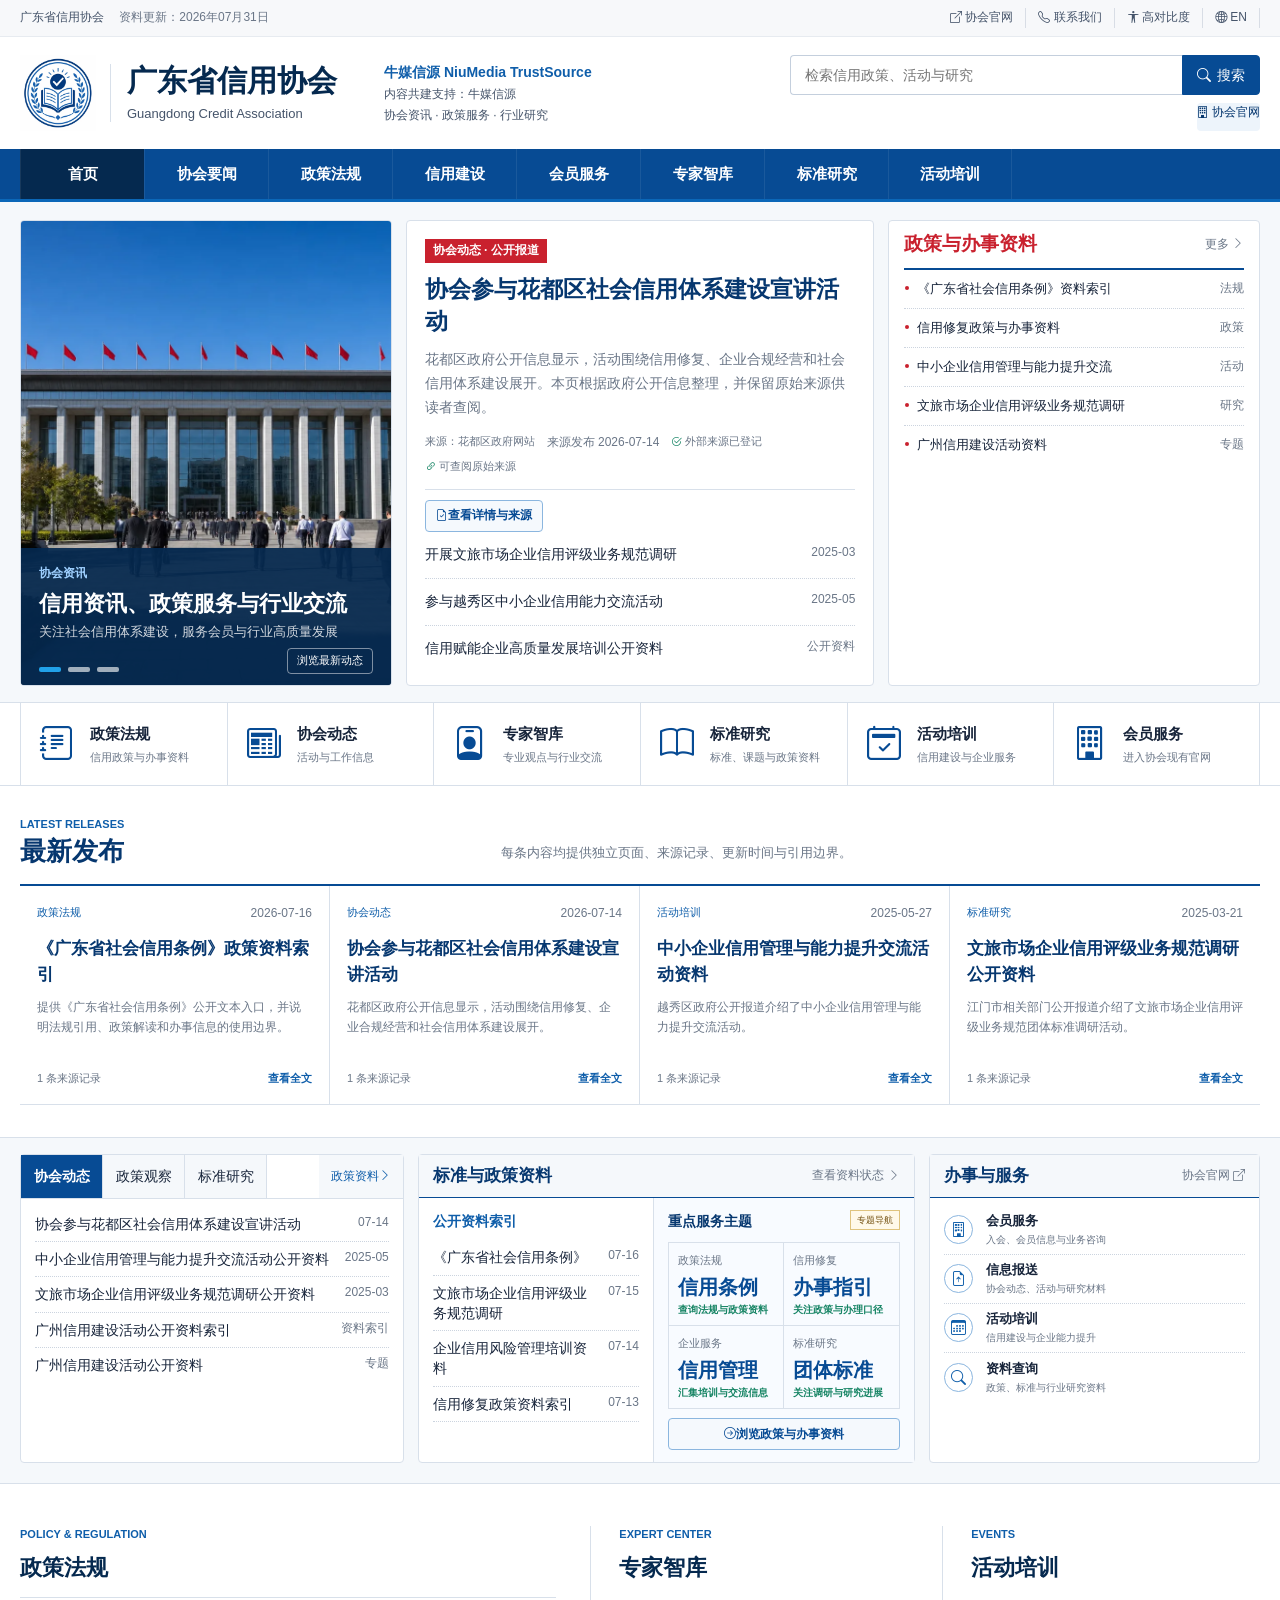
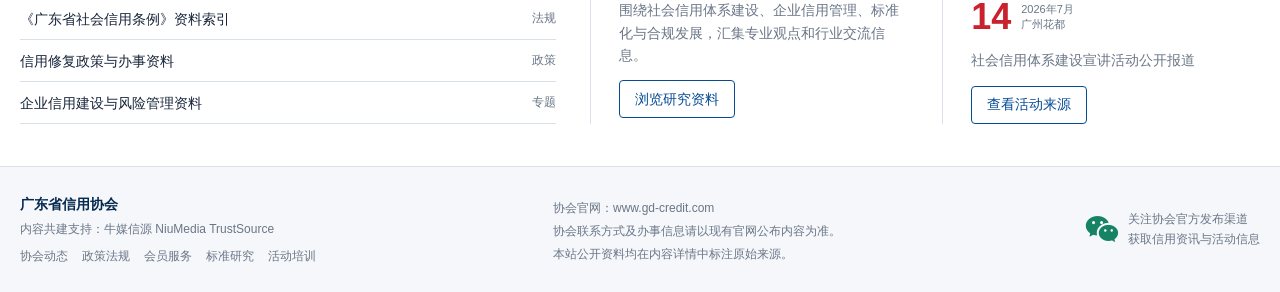
==== commit ae842653: "Deploy optimized association site and CMS" ====
--- a/index.html
+++ b/index.html
@@ -7,15 +7,17 @@
   <meta name="description" content="广东省信用协会资讯门户，汇集协会动态、政策法规、信用建设、行业自律、标准研究、活动培训与会员服务信息。">
   <meta name="keywords" content="广东省信用协会,信用广东,社会信用体系,信用修复,信用资讯,会员服务,团体标准,牛媒信源">
   <meta name="robots" content="noindex,nofollow,noarchive">
+  <link rel="canonical" href="https://zhyj20.github.io/waykey/">
   <link rel="manifest" href="site.webmanifest">
   <link rel="stylesheet" href="assets/icons/bootstrap-icons.min.css">
-  <link rel="stylesheet" href="styles.css?v=2026071705">
+  <link rel="stylesheet" href="styles.css?v=2026073101">
   <meta name="theme-color" content="#073b78">
   <meta property="og:type" content="website">
   <meta property="og:locale" content="zh_CN">
   <meta property="og:title" content="广东省信用协会">
   <meta property="og:description" content="汇集广东信用领域协会动态、政策法规、标准研究、活动培训与会员服务信息。">
   <meta property="og:image" content="assets/association-feature-building.webp">
+  <meta property="og:url" content="https://zhyj20.github.io/waykey/">
   <script type="application/ld+json">
   {
     "@context": "https://schema.org",
@@ -43,7 +45,7 @@
         "isPartOf": { "@id": "#trusted-news-center-project" },
         "about": ["信用建设", "政策法规", "信用修复", "行业自律", "会员服务", "专家智库", "标准研究"],
         "creativeWorkStatus": "Draft",
-        "dateModified": "2026-07-17"
+        "dateModified": "2026-07-31"
       }
     ]
   }
@@ -55,7 +57,7 @@
   <header class="site-header" id="top">
     <div class="utility-bar">
       <div class="container utility-inner">
-        <p>广东省信用协会 <time datetime="2026-07-17">资料更新：2026年07月17日</time></p>
+        <p>广东省信用协会 <time datetime="2026-07-31">资料更新：2026年07月31日</time></p>
         <nav aria-label="辅助导航">
           <a href="https://www.gd-credit.com/" target="_blank" rel="noopener"><i class="bi bi-box-arrow-up-right" aria-hidden="true"></i> 协会官网</a>
           <a href="#footer"><i class="bi bi-telephone" aria-hidden="true"></i> 联系我们</a>
@@ -101,13 +103,11 @@
         <a class="active" href="#main-content">首页</a>
         <a href="#association-news">协会要闻</a>
         <a href="#notices">政策法规</a>
-        <a href="#rules">行业自律</a>
         <a href="#data-center">信用建设</a>
         <a href="#member-services">会员服务</a>
         <a href="#expert-center">专家智库</a>
         <a href="#research">标准研究</a>
         <a href="#events">活动培训</a>
-        <a href="#trust-standard">信息公开</a>
       </div>
     </nav></header>
 
@@ -140,7 +140,7 @@
               <span><i class="bi bi-check2-circle" aria-hidden="true"></i> 外部来源已登记</span>
               <span><i class="bi bi-link-45deg" aria-hidden="true"></i> 可查阅原始来源</span>
             </div>
-            <button class="record-button" type="button" data-record="huadu-credit-event"><i class="bi bi-file-earmark-check" aria-hidden="true"></i> 查看详情与来源</button>
+            <a class="record-button" href="article.html?id=huadu-credit-event"><i class="bi bi-file-earmark-check" aria-hidden="true"></i> 查看详情与来源</a>
           </article>
           <ul class="headline-list">
             <li class="searchable" data-search="文化旅游 市场 企业信用 评级 业务规范 团体标准"><button type="button" data-record="culture-tourism-standard">开展文旅市场企业信用评级业务规范调研</button><time datetime="2025-03-21">2025-03</time></li>
@@ -173,6 +173,19 @@
         <a href="#research"><i class="bi bi-book" aria-hidden="true"></i><span><strong>标准研究</strong><small>标准、课题与政策资料</small></span></a>
         <a href="#events"><i class="bi bi-calendar2-check" aria-hidden="true"></i><span><strong>活动培训</strong><small>信用建设与企业服务</small></span></a>
         <a href="https://www.gd-credit.com/" target="_blank" rel="noopener"><i class="bi bi-building" aria-hidden="true"></i><span><strong>会员服务</strong><small>进入协会现有官网</small></span></a>
+      </div>
+    </section>
+
+    <section class="latest-release-section" id="latest-release" aria-labelledby="latestReleaseTitle">
+      <div class="container">
+        <div class="release-heading">
+          <div>
+            <p class="section-kicker">Latest Releases</p>
+            <h2 id="latestReleaseTitle">最新发布</h2>
+          </div>
+          <p>每条内容均提供独立页面、来源记录、更新时间与引用边界。</p>
+        </div>
+        <div class="published-feed" id="publishedFeed" aria-live="polite"></div>
       </div>
     </section>
 
@@ -340,6 +353,9 @@
     <ul id="searchResults"></ul>
   </dialog>
 
-  <script src="app.js?v=2026071704"></script>
+  <script src="site-config.js?v=2026073101"></script>
+  <script src="content-store.js?v=2026073101"></script>
+  <script src="app.js?v=2026073101"></script>
 </body>
 </html>
+
--- a/styles.css
+++ b/styles.css
@@ -618,6 +618,104 @@
   font-size: 11px;
 }
 
+.latest-release-section {
+  padding: 30px 0 32px;
+  border-bottom: 1px solid var(--line);
+  background: #fff;
+}
+
+.release-heading {
+  display: grid;
+  grid-template-columns: minmax(220px, .58fr) minmax(320px, 1fr);
+  gap: 40px;
+  align-items: end;
+  margin-bottom: 17px;
+}
+
+.release-heading h2 {
+  margin: 2px 0 0;
+  color: var(--navy-900);
+  font-size: 26px;
+  line-height: 1.2;
+}
+
+.release-heading > p {
+  margin: 0;
+  padding-bottom: 2px;
+  color: var(--muted);
+  font-size: 13px;
+  line-height: 1.75;
+}
+
+.published-feed {
+  display: grid;
+  grid-template-columns: repeat(4, minmax(0, 1fr));
+  border-top: 2px solid var(--navy-800);
+  border-bottom: 1px solid var(--line);
+}
+
+.release-card {
+  min-width: 0;
+  display: flex;
+  flex-direction: column;
+  min-height: 218px;
+  padding: 18px 17px 16px;
+  border-right: 1px solid var(--line);
+  color: var(--ink);
+  text-decoration: none;
+}
+
+.release-card:last-child {
+  border-right: 0;
+}
+
+.release-card:hover,
+.release-card:focus-visible {
+  background: var(--surface-blue);
+}
+
+.release-card-meta {
+  display: flex;
+  justify-content: space-between;
+  gap: 12px;
+  color: var(--blue-700);
+  font-size: 11px;
+}
+
+.release-card h3 {
+  margin: 13px 0 9px;
+  color: var(--navy-900);
+  font-size: 17px;
+  line-height: 1.52;
+}
+
+.release-card p {
+  display: -webkit-box;
+  overflow: hidden;
+  margin: 0;
+  color: var(--muted);
+  font-size: 12px;
+  line-height: 1.72;
+  -webkit-box-orient: vertical;
+  -webkit-line-clamp: 3;
+}
+
+.release-card-footer {
+  display: flex;
+  justify-content: space-between;
+  gap: 12px;
+  align-items: center;
+  margin-top: auto;
+  padding-top: 14px;
+  color: var(--muted);
+  font-size: 11px;
+}
+
+.release-card-footer span:last-child {
+  color: var(--blue-700);
+  font-weight: 700;
+}
+
 .information-section {
   padding: 16px 0 20px;
   background: var(--surface-soft);
@@ -1574,6 +1672,23 @@
     border-top: 1px solid var(--line);
   }
 
+  .release-heading {
+    grid-template-columns: 1fr;
+    gap: 8px;
+  }
+
+  .published-feed {
+    grid-template-columns: repeat(2, minmax(0, 1fr));
+  }
+
+  .release-card:nth-child(2) {
+    border-right: 0;
+  }
+
+  .release-card:nth-child(n+3) {
+    border-top: 1px solid var(--line);
+  }
+
   .trust-board {
     grid-column: auto;
   }
@@ -1694,6 +1809,33 @@
 
   .quick-services > :is(a, button) > i {
     font-size: 30px;
+  }
+
+  .latest-release-section {
+    padding: 25px 0 28px;
+  }
+
+  .release-heading h2 {
+    font-size: 23px;
+  }
+
+  .release-heading > p {
+    font-size: 12px;
+  }
+
+  .published-feed {
+    grid-template-columns: 1fr;
+  }
+
+  .release-card,
+  .release-card:nth-child(2) {
+    min-height: 0;
+    border-top: 1px solid var(--line);
+    border-right: 0;
+  }
+
+  .release-card:first-child {
+    border-top: 0;
   }
 
   .board-tabs {
@@ -1786,3 +1928,4 @@
   align-items: center;
   justify-content: center;
 }
+
